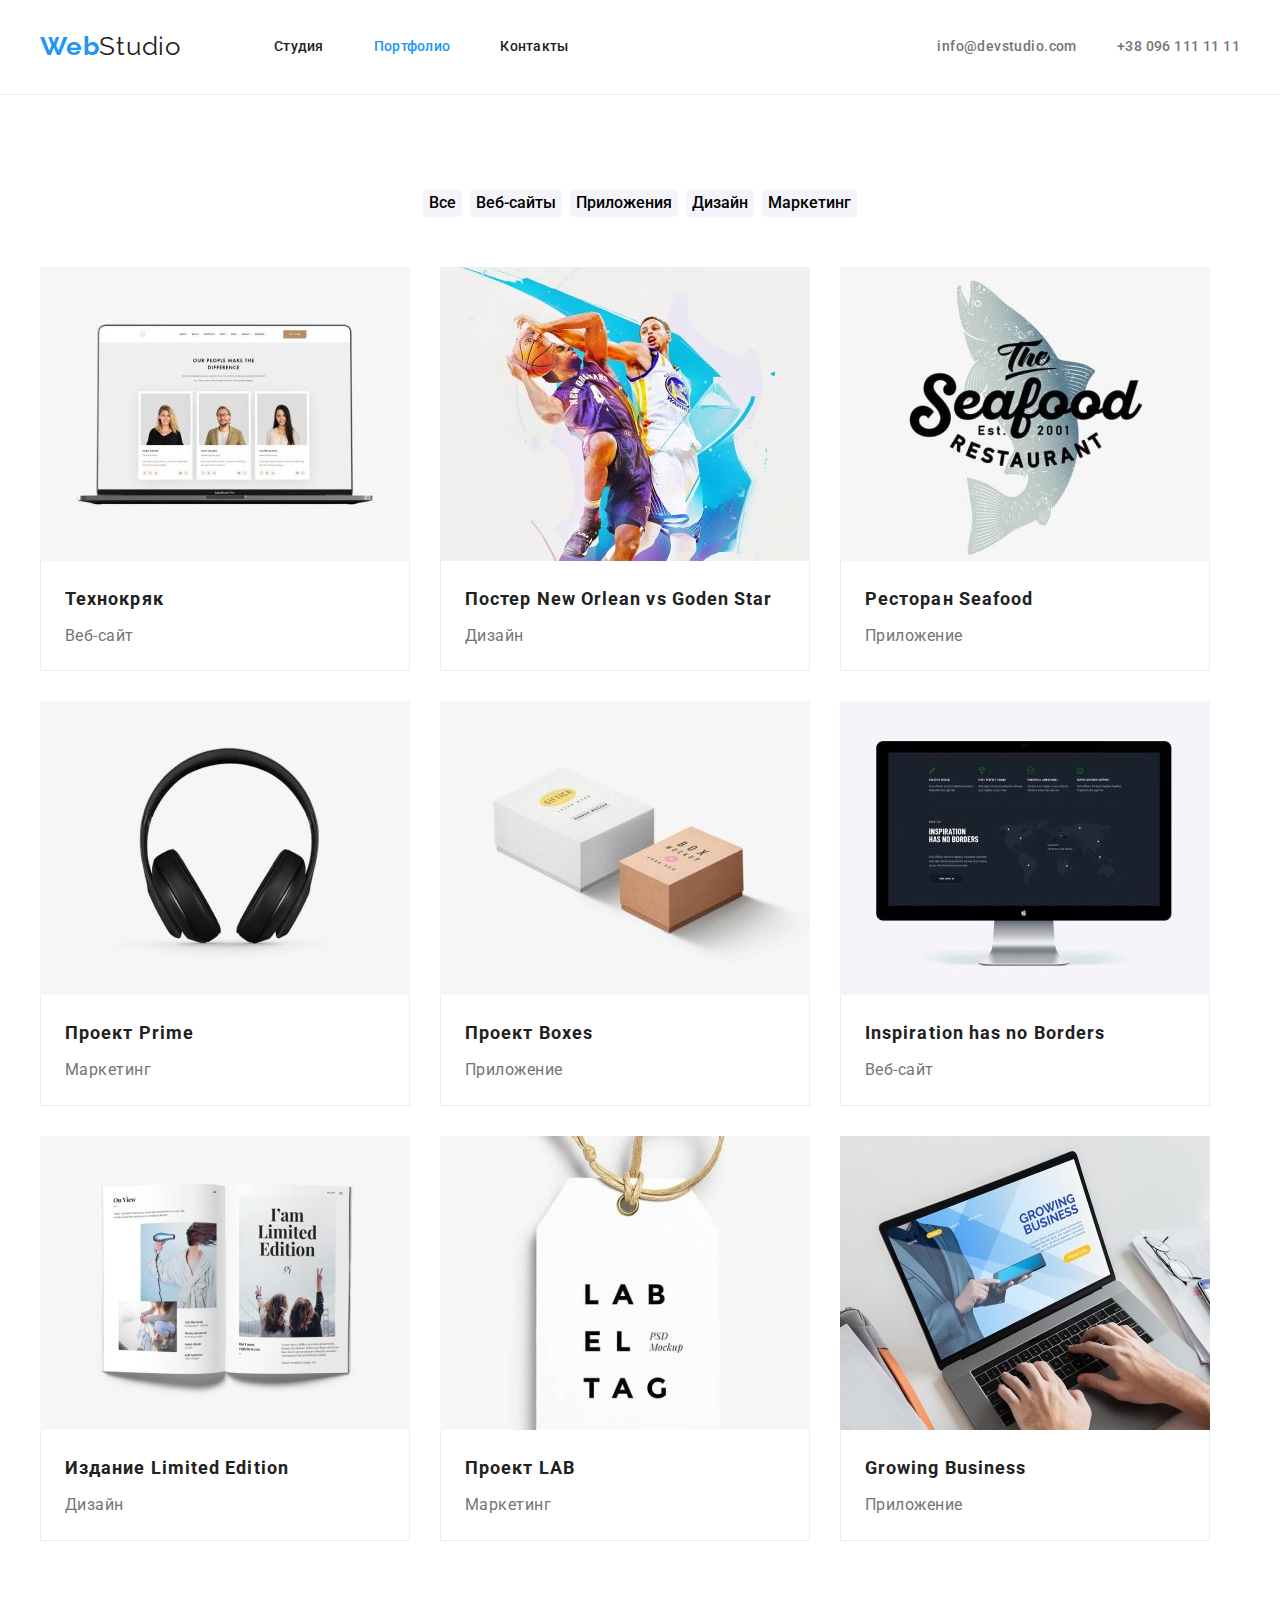
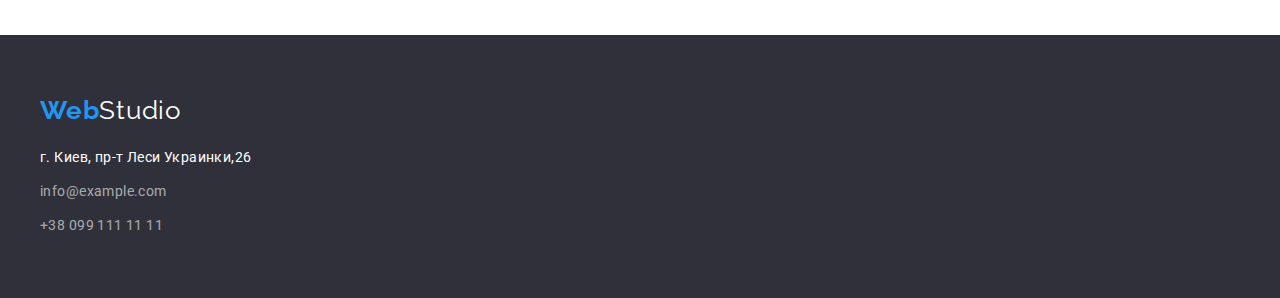
==== portfolio.html @ 81b3aaf4 "Копирует файлы третьего ДЗ" ====
<!DOCTYPE html>
<html lang="ru">
  <head>
    <meta charset="UTF-8" />
    <meta name="viewport" content="width=device-width, initial-scale=1.0" />
    <title lang="en">Portfolio</title>
    <link rel="preconnect" href="https://fonts.gstatic.com" />
    <link
      href="https://fonts.googleapis.com/css2?family=Oleo+Script&family=Raleway:wght@700&family=Roboto:wght@400;500;700;900&display=swap"
      rel="stylesheet"
    />
    <link rel="stylesheet" href="./css/styles.css" />
    <link rel="stylesheet" href="./css/normalize.css" />
  </head>

  <body>
    <!-- Шапка сайта-->

    <!-- Шапка сайта-->

    <header class="header">
      <div class="header-container container">
        <nav class="nav">
          <!-- <a href="/"><img src="./images/webstudio.svg" alt="Логотип сайта" width="145"></a> -->
          <a class="logo link" href="index.html" lang="en">
            <span class="logo web">Web</span>Studio</a
          >
          <ul class="list navigation-list">
            <li class="nav list item">
              <a class="nav-links link" href="index.html">Студия</a>
            </li>
            <li class="nav list item">
              <a class="nav-links link current" href="portfolio.html"
                >Портфолио</a
              >
            </li>
            <li class="nav list item">
              <a class="nav-links link" href="">Контакты</a>
            </li>
          </ul>
        </nav>

        <ul class="contacts list mail-phone">
          <li class="contacts list item">
            <a
              class="contacts link h-cont phone"
              href="mailto:info@devstudio.com"
              >info@devstudio.com</a
            >
          </li>
          <li class="contacts list item">
            <a class="contacts link h-cont" href="tel:+380961111111"
              >+38 096 111 11 11</a
            >
          </li>
        </ul>
      </div>
    </header>

    <main>
      <section class="portfolio">
        <div class="portfolio-container container">
          <!-- Фильтр портфолио-->
          <h1 class="visually-hidden">Портфолио</h1>

          <ul class="filter-portfolio list">
            <li class="filter-button">
              <button type="button" class="filters">Все</button>
            </li>
            <li class="filter-button">
              <button type="button" class="filters">Веб-сайты</button>
            </li>
            <li class="filter-button">
              <button type="button" class="filters">Приложения</button>
            </li>
            <li class="filter-button">
              <button type="button" class="filters">Дизайн</button>
            </li>
            <li class="filter-button">
              <button type="button" class="filters">Маркетинг</button>
            </li>
          </ul>

          <!-- Портфолио-->

          <ul class="portfolio-list list">
            <li class="portfolio-list-item">
              <a
                class="link"
                href="https://www.google.com.ua/?hl=ru"
                target="_blank"
              >
                <img
                  src="images/portfolio/img.jpg"
                  alt="Демонстрация веб-сайта"
                  width="370"
                />
                <div class="portfolio-list-item-wrapper">
                  <h2 class="work-name">Технокряк</h2>
                  <p class="work-type">Веб-сайт</p>
                </div>
              </a>
            </li>
            <li class="portfolio-list-item">
              <a
                class="link"
                href="https://www.google.com.ua/?hl=ru"
                target="_blank"
              >
                <img
                  src="images/portfolio/img-1.jpg"
                  alt="Демонстрация дизайна"
                  width="370"
                />
                <div class="portfolio-list-item-wrapper">
                  <h2 class="work-name">Постер New Orlean vs Goden Star</h2>
                  <p class="work-type">Дизайн</p>
                </div>
              </a>
            </li>
            <li class="portfolio-list-item">
              <a
                class="link"
                href="https://www.google.com.ua/?hl=ru"
                target="_blank"
              >
                <img
                  src="images/portfolio/img-2.jpg"
                  alt="Демонстрация приложения"
                  width="370"
                />
                <div class="portfolio-list-item-wrapper">
                  <h2 class="work-name">Ресторан Seafood</h2>
                  <p class="work-type">Приложение</p>
                </div>
              </a>
            </li>
            <li class="portfolio-list-item">
              <a
                class="link"
                href="https://www.google.com.ua/?hl=ru"
                target="_blank"
              >
                <img
                  src="images/portfolio/img-3.jpg"
                  alt="Демонстрация маркетинг"
                  width="370"
                />
                <div class="portfolio-list-item-wrapper">
                  <h2 class="work-name">Проект Prime</h2>
                  <p class="work-type">Маркетинг</p>
                </div>
              </a>
            </li>
            <li class="portfolio-list-item">
              <a
                class="link"
                href="https://www.google.com.ua/?hl=ru"
                target="_blank"
              >
                <img
                  src="images/portfolio/img-4.jpg"
                  alt="Демонстрация демонстрация приложения"
                  width="370"
                />
                <div class="portfolio-list-item-wrapper">
                  <h2 class="work-name">Проект Boxes</h2>
                  <p class="work-type">Приложение</p>
                </div>
              </a>
            </li>
            <li class="portfolio-list-item">
              <a
                class="link"
                href="https://www.google.com.ua/?hl=ru"
                target="_blank"
              >
                <img
                  src="images/portfolio/img-5.jpg"
                  alt="Демонстрация веб-сайта"
                  width="370"
                />
                <div class="portfolio-list-item-wrapper">
                  <h2 class="work-name">Inspiration has no Borders</h2>
                  <p class="work-type">Веб-сайт</p>
                </div>
              </a>
            </li>
            <li class="portfolio-list-item">
              <a
                class="link"
                href="https://www.google.com.ua/?hl=ru"
                target="_blank"
              >
                <img
                  src="images/portfolio/img-6.jpg"
                  alt="Демонстрация дизайна"
                  width="370"
                />
                <div class="portfolio-list-item-wrapper">
                  <h2 class="work-name">Издание Limited Edition</h2>
                  <p class="work-type">Дизайн</p>
                </div>
              </a>
            </li>
            <li class="portfolio-list-item">
              <a
                class="link"
                href="https://www.google.com.ua/?hl=ru"
                target="_blank"
              >
                <img
                  src="images/portfolio/img-7.jpg"
                  alt="Демонстрация маркетинг"
                  width="370"
                />
                <div class="portfolio-list-item-wrapper">
                  <h2 class="work-name">Проект LAB</h2>
                  <p class="work-type">Маркетинг</p>
                </div>
              </a>
            </li>
            <li class="portfolio-list-item">
              <a
                class="link"
                href="https://www.google.com.ua/?hl=ru"
                target="_blank"
              >
                <img
                  src="images/portfolio/img-8.jpg"
                  alt="Демонстрация приложения"
                  width="370"
                />
                <div class="portfolio-list-item-wrapper">
                  <h2 class="work-name">Growing Business</h2>
                  <p class="work-type">Приложение</p>
                </div>
              </a>
            </li>
          </ul>
        </div>
      </section>
    </main>
    <!-- Футер -->

    <footer class="footer">
      <div class="footer-container container">
        <h3 class="footer-title visually-hidden">Контактные данные</h3>
        <a class="logo link logo-footer" href="index.html">
          <span class="logo web">Web</span>Studio</a
        >
        <!-- <a href="/"><img src="./images/webstudio.svg" alt="Логотип сайта" width="145"></a> -->
        <address class="address">
          <ul class="address-list list">
            <li class="address-list-item list">
              <a
                class="link street"
                href="https://goo.gl/maps/oHU4YcyeSBR1wk3o7"
                target="_blank"
                rel="noreferrer noopener"
                >г. Киев, пр-т Леси Украинки,26</a
              >
            </li>
            <li class="address-list-item list item">
              <a class="link f-cont" href="mailto:info@example.com"
                >info@example.com</a
              >
            </li>
            <li class="address-list-item list item">
              <a class="link f-cont" href="tel:+380991111111"
                >+38 099 111 11 11</a
              >
            </li>
          </ul>
        </address>
      </div>
    </footer>
  </body>
</html>
---- css/styles.css ----
:root {
  --main-font: 'Roboto', sans-serif;
  --main-font-color: #212121;
  --secondary-font-color: #757575;
  --secondary-font: 'Raleway', sans-serif;
  --focus-color: #2196f3;
  --background-color: #2f303a;
  --background-color2: #ffffff;
  --background-color3: #f5f4fa;
  --section-pt: 95px;
  --section-pb: 95px;
}

h1,
h2,
h3,
h4,
h5,
h6,
p {
  margin: 0;
}

ul,
ol {
  margin: 0;
  padding: 0;
}

img {
  display: block;
}

.link {
  text-decoration: none;
}

.list {
  list-style-type: none;
}

body {
  font-family: var(--main-font);
  color: var(--main-font-color);
}

.visually-hidden {
  position: absolute !important;
  clip: rect(1px 1px 1px 1px);
  clip: rect(1px 1px 1px 1px);
  padding: 0 !important;
  border: 0 !important;
  height: 1px !important;
  width: 1px !important;
  overflow: hidden;
}

.container {
  width: 1200px;
  margin: 0 auto;
  padding-left: 15px;
  padding-right: 15px;
}

/* ====================== BEGIN HEADER ================== */

.header-container {
  padding-top: 25px;
  padding-bottom: 25px;
  display: flex;
  align-items: center;
}

.header {
  background-color: var(--background-color2);
  border-bottom: 1px solid #ececec;
}

.nav {
  display: flex;
  align-items: center;
}
.navigation-list {
  display: flex;
  align-items: center;
}

.navigation-list .item:not(:last-child) {
  margin-right: 50px;
}

.logo {
  margin-right: 93px;
  font-family: var(--secondary-font);
  font-size: 26px;
  line-height: 1.19;
  letter-spacing: 0.03em;
  color: var(--main-font-color);
}

.logo.web {
  margin-right: 0;
  font-family: var(--secondary-font);
  font-weight: 700;
  font-size: 26px;
  line-height: 1.19;
  letter-spacing: 0.03em;
  color: var(--focus-color);
}

.logo-footer {
  margin-right: 0;
  font-family: var(--secondary-font);
  font-size: 26px;
  line-height: 1.19;
  letter-spacing: 0.03em;
  color: var(--background-color2);
}

.nav-links:hover {
  color: var(--focus-color);
}
.nav-links:focus {
  color: var(--focus-color);
}

.contacts:hover {
  color: var(--focus-color);
}

.contacts:focus {
  color: var(--focus-color);
}

.nav-links {
  font-weight: 500;
  font-size: 14px;
  line-height: 1.14;
  letter-spacing: 0.02em;
  color: var(--main-font-color);
  padding-top: 10px;
  padding-bottom: 10px;
}

.contacts {
  font-family: var(--main-font);
  font-weight: 500;
  font-size: 14px;
  line-height: 1.14;
  letter-spacing: 0.02em;
}

.contacts :not(:last-child) {
  margin-right: 40px;
}

.header .contacts {
  display: flex;
  align-items: center;
}

.current {
  color: var(--focus-color);
}

/* ====================== END HEADER ================== */

/* ====================== BEGIN HERO ================== */

.hero-container {
  display: flex;
  flex-direction: column;
  align-items: center;
  width: 1200px;
  margin: 0 auto;
  padding-left: 15px;
  padding-right: 15px;
}

.hero {
  background-color: var(--background-color);
  padding-top: 200px;
  padding-bottom: 200px;
}

.main-title {
  text-align: center;
  width: 700px;
  font-weight: 900;
  font-size: 44px;
  line-height: 1.36;
  letter-spacing: 0.06em;
  text-transform: uppercase;
  color: var(--background-color2);
  margin-bottom: 30px;
}

.button {
  min-width: 200px;
  box-shadow: 0px 4px 4px rgba(0, 0, 0, 0.15);
  padding: 10px 30px;

  font-family: var(--main-font);
  font-weight: 700;
  font-size: 16px;
  line-height: 1.8;
  text-align: center;
  border-style: none;
  letter-spacing: 0.06em;

  color: var(--background-color2);

  background: var(--focus-color);
  border-radius: 4px;
}

/* ====================== END HERO ================== */

/* ====================== BEGIN ADVANTAGES ================== */

.advantages {
  background-color: var(--background-color2);
}

.advantages-container {
  padding-top: var(--section-pt);
  width: 1200px;
  margin: 0 auto;
  padding-left: 15px;
  padding-right: 15px;
}

.advantages-title {
  font-weight: 700;
  font-size: 14px;
  line-height: 16px;
  letter-spacing: 0.03em;
  text-transform: uppercase;
  margin-bottom: 10px;
}

.adv-desc {
  font-size: 14px;
  line-height: 1.71;
  letter-spacing: 0.03em;
  color: var(--secondary-font-color);
}

.advantages-list {
  display: flex;
  margin-top: -30px;
  margin-left: -30px;
}

.advantages-list-item {
  margin-left: 30px;
  margin-top: 30px;
  width: 270px;
}
/* ====================== END ADVANTAGES ================== */

/* ====================== BEGIN OUR WORK ================== */
.our-work-container {
  text-align: center;
  padding-top: var(--section-pt);
  padding-bottom: var(--section-pb);
  width: 1200px;
  margin: 0 auto;
  padding-left: 15px;
  padding-right: 15px;
}

.our-work {
  background-color: var(--background-color2);
}

.our-work-list {
  display: flex;
  flex-wrap: wrap;

  margin-left: -30px;
  margin-top: -30px;
}

.our-work-list .item {
  margin-left: 30px;
  margin-top: 30px;
}

.our-work-title {
  font-weight: 700;
  font-size: 36px;
  line-height: 1.16;
  letter-spacing: 0.03em;
  margin-bottom: 50px;
}

/* ====================== END OUR WORK ================== */

/* ====================== BEGIN OUR TEAM ================== */

.our-team {
  background-color: var(--background-color3);
}

.our-team-list {
  display: flex;
  flex-wrap: wrap;
  margin-left: -30px;
  margin-top: -30px;
}

.our-team-list .item {
  flex-basis: calc((100% - 4 * 30) / 4);
  margin-left: 30px;
  margin-top: 30px;
}

.card {
  background: #ffffff;

  box-shadow: 0px 1px 3px rgba(0, 0, 0, 0.12), 0px 1px 1px rgba(0, 0, 0, 0.14),
    0px 2px 1px rgba(0, 0, 0, 0.2);
  border-radius: 0px 0px 4px 4px;
}

.our-team-container {
  text-align: center;
  padding-top: var(--section-pt);
  width: 1200px;
  margin: 0 auto;
  padding-top: var(--section-pt);
  padding-bottom: var(--section-pb);
  padding-left: 15px;
  padding-right: 15px;
}

.our-team-title {
  font-weight: 700;
  font-size: 36px;
  line-height: 1.16;
  letter-spacing: 0.03em;
  margin-bottom: 50px;
}

.our-team-content-wrapper {
  padding-top: 30px;
  padding-bottom: 30px;
  padding-left: 15px;
  padding-right: 15px;
}

.teammate {
  font-weight: 500;
  font-size: 16px;
  line-height: 1.18;
  letter-spacing: 0.03em;
  margin-bottom: 10px;
}

.profession {
  font-size: 16px;
  line-height: 1.18;
  letter-spacing: 0.03em;
  color: var(--secondary-font-color);
}

/* ====================== END OUR TEAM ================== */

/* ====================== BEGIN FOOTER ================== */

.footer-container {
  width: 1200px;
  margin: 0 auto;
  padding-left: 15px;
  padding-right: 15px;
}

.address-list-item:not(:first-child) {
  margin-top: 10px;
}

.footer {
  padding-top: 60px;
  padding-bottom: 60px;
  background-color: var(--background-color);
}

.address {
  margin-top: 20px;
}

.street {
  font-style: normal;
  font-size: 14px;
  line-height: 1.71;
  letter-spacing: 0.03em;
  color: #ffffff;
}

.f-cont {
  font-style: normal;
  font-weight: 400;
  font-size: 14px;
  line-height: 1.71;
  letter-spacing: 0.03em;
  color: rgba(255, 255, 255, 0.6);
}

.mail-phone {
  margin-left: auto;
}

.h-cont {
  font-style: normal;
  font-weight: 500;
  font-size: 14px;
  line-height: 1.71;
  letter-spacing: 0.03em;
  color: var(--secondary-font-color);
  padding-top: 10px;
  padding-bottom: 10px;
}

.f-cont:focus {
  color: var(--focus-color);
}

.f-cont:hover {
  color: var(--focus-color);
}

.street:focus {
  color: var(--focus-color);
}

.street:hover {
  color: var(--focus-color);
}
/* ====================== END FOOTER ================== */

/* ===   ===   ===   ===   BEGIN PORTFOLIO FILTER   ===   ===   === */

.filter-portfolio-container {
  width: 1200px;
  margin: 0 auto;
  padding-left: 15px;
  padding-right: 15px;
}

.filter-portfolio {
  display: flex;
  justify-content: center;
  margin-bottom: 50px;
}

.portfolio {
  background-color: var(--background-color2);
  padding-bottom: 94px;
  padding-top: 94px;
}

.filters {
  font-family: var(--main-font);
  font-weight: 500;
  font-size: 16px;
  line-height: 1.6;
  border-style: none;
  background: #f5f4fa;
  border-radius: 4px;
}

.filter-button:not(:last-child) {
  margin-right: 8px;
}

.filters:focus,
.filters:hover {
  background: var(--focus-color);
  color: #ffffff;
  border-radius: 4px;
  border-style: none;
  cursor: pointer;
}

/* ===   ===   ===   ===   END PORTFOLIO FILTER   ===   ===   === */

/* ===   ===   ===   ===   BEGIN PORTFOLIO  ===   ===   === */

.portfolio-container {
  width: 1200px;
  margin: 0 auto;
  padding-left: 15px;
  padding-right: 15px;
}

.portfolio-list {
  display: flex;
  flex-wrap: wrap;
  margin-left: -30px;
  margin-top: -30px;
}

.portfolio-list-item {
  flex-basis: calc((100% - 3 * 30) / 3);
  margin-left: 30px;
  margin-top: 30px;
}

.portfolio-list-item-wrapper {
  padding: 20px 24px;
  border: 1px solid #eee;
  border-top: none;
}

.work-name {
  font-weight: 700;
  font-size: 18px;
  line-height: 2;
  letter-spacing: 0.06em;
  color: var(--main-font-color);
  margin-bottom: 4px;
}

.work-type {
  font-weight: 400;
  font-size: 16px;
  line-height: 1.87;
  letter-spacing: 0.03em;
  color: var(--secondary-font-color);
}

/* ===   ===   ===   ===   END PORTFOLIO  ===   ===   === */
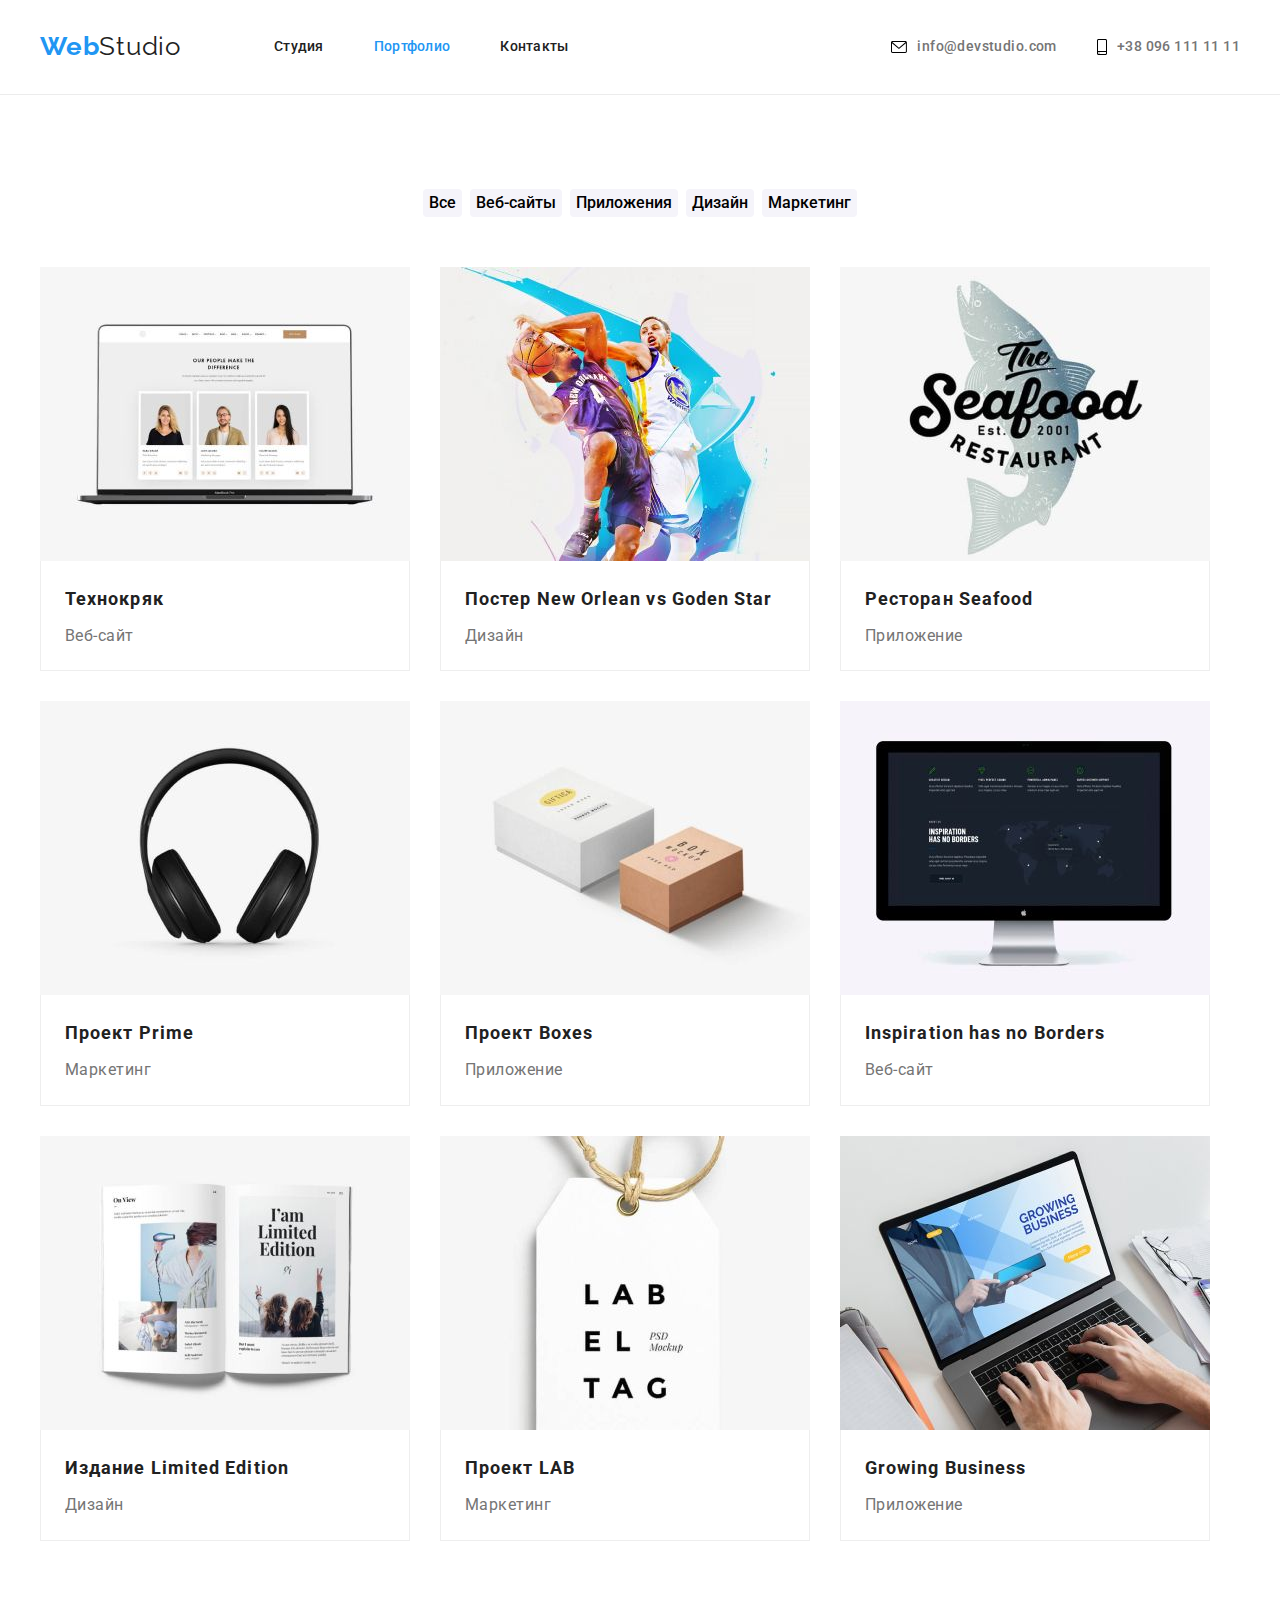
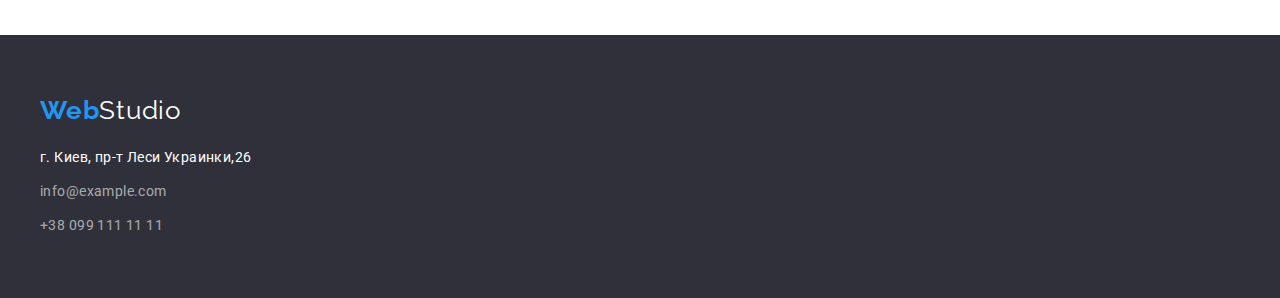
==== commit 623eb50d: "Добавляет некоторые BG and SVG" ====
--- a/portfolio.html
+++ b/portfolio.html
@@ -42,14 +42,19 @@
 
         <ul class="contacts list mail-phone">
           <li class="contacts list item">
-            <a
-              class="contacts link h-cont phone"
-              href="mailto:info@devstudio.com"
-              >info@devstudio.com</a
-            >
+            <a class="contacts link mail" href="mailto:info@devstudio.com"
+              ><svg class="contacts link h-cont mail-svg">
+                <use href="images/icons/sprite.svg#icon-envelope"></use>
+              </svg>
+              info@devstudio.com
+            </a>
           </li>
           <li class="contacts list item">
-            <a class="contacts link h-cont" href="tel:+380961111111"
+            <a class="contacts link phone" href="tel:+380961111111"
+              ><svg class="contacts link h-cont phone-svg">
+                <use
+                  href="./images/icons/sprite.svg#icon-smartphone"
+                ></use></svg
               >+38 096 111 11 11</a
             >
           </li>
--- a/css/styles.css
+++ b/css/styles.css
@@ -44,6 +44,10 @@
   color: var(--main-font-color);
 }
 
+*:focus {
+  outline: none;
+}
+
 .visually-hidden {
   position: absolute !important;
   clip: rect(1px 1px 1px 1px);
@@ -132,6 +136,27 @@
   color: var(--focus-color);
 }
 
+.mail:hover .mail-svg,
+.mail:focus .mail-svg {
+  fill: var(--focus-color);
+}
+
+.phone:hover .phone-svg,
+.phone:focus .phone-svg {
+  fill: var(--focus-color);
+}
+
+.mail-svg {
+  width: 16px;
+  height: 12px;
+  margin-right: 10px;
+}
+.phone-svg {
+  width: 10px;
+  height: 16px;
+  margin-right: 10px;
+}
+
 .nav-links {
   font-weight: 500;
   font-size: 14px;
@@ -181,6 +206,13 @@
   background-color: var(--background-color);
   padding-top: 200px;
   padding-bottom: 200px;
+  background-image: linear-gradient(
+      rgba(47, 48, 58, 0.4),
+      rgba(47, 48, 58, 0.4)
+    ),
+    url(../images/hero/bg.jpg);
+  background-repeat: no-repeat;
+  background-size: cover;
 }
 
 .main-title {
@@ -230,6 +262,30 @@
   padding-right: 15px;
 }
 
+.adv-svg-container {
+  display: flex;
+  margin-top: -30px;
+  margin-left: -30px;
+}
+
+.adv-svg-container-box {
+  display: flex;
+  justify-content: center;
+  align-items: center;
+  background-color: #f5f4fa;
+  width: 270px;
+  height: 120px;
+  margin-left: 30px;
+  margin-top: 30px;
+  margin-bottom: 30px;
+}
+
+.adv-svg {
+  fill: #212121;
+  width: 70px;
+  height: 70px;
+}
+
 .advantages-title {
   font-weight: 700;
   font-size: 14px;
@@ -411,7 +467,8 @@
   margin-left: auto;
 }
 
-.h-cont {
+.mail,
+.phone {
   font-style: normal;
   font-weight: 500;
   font-size: 14px;
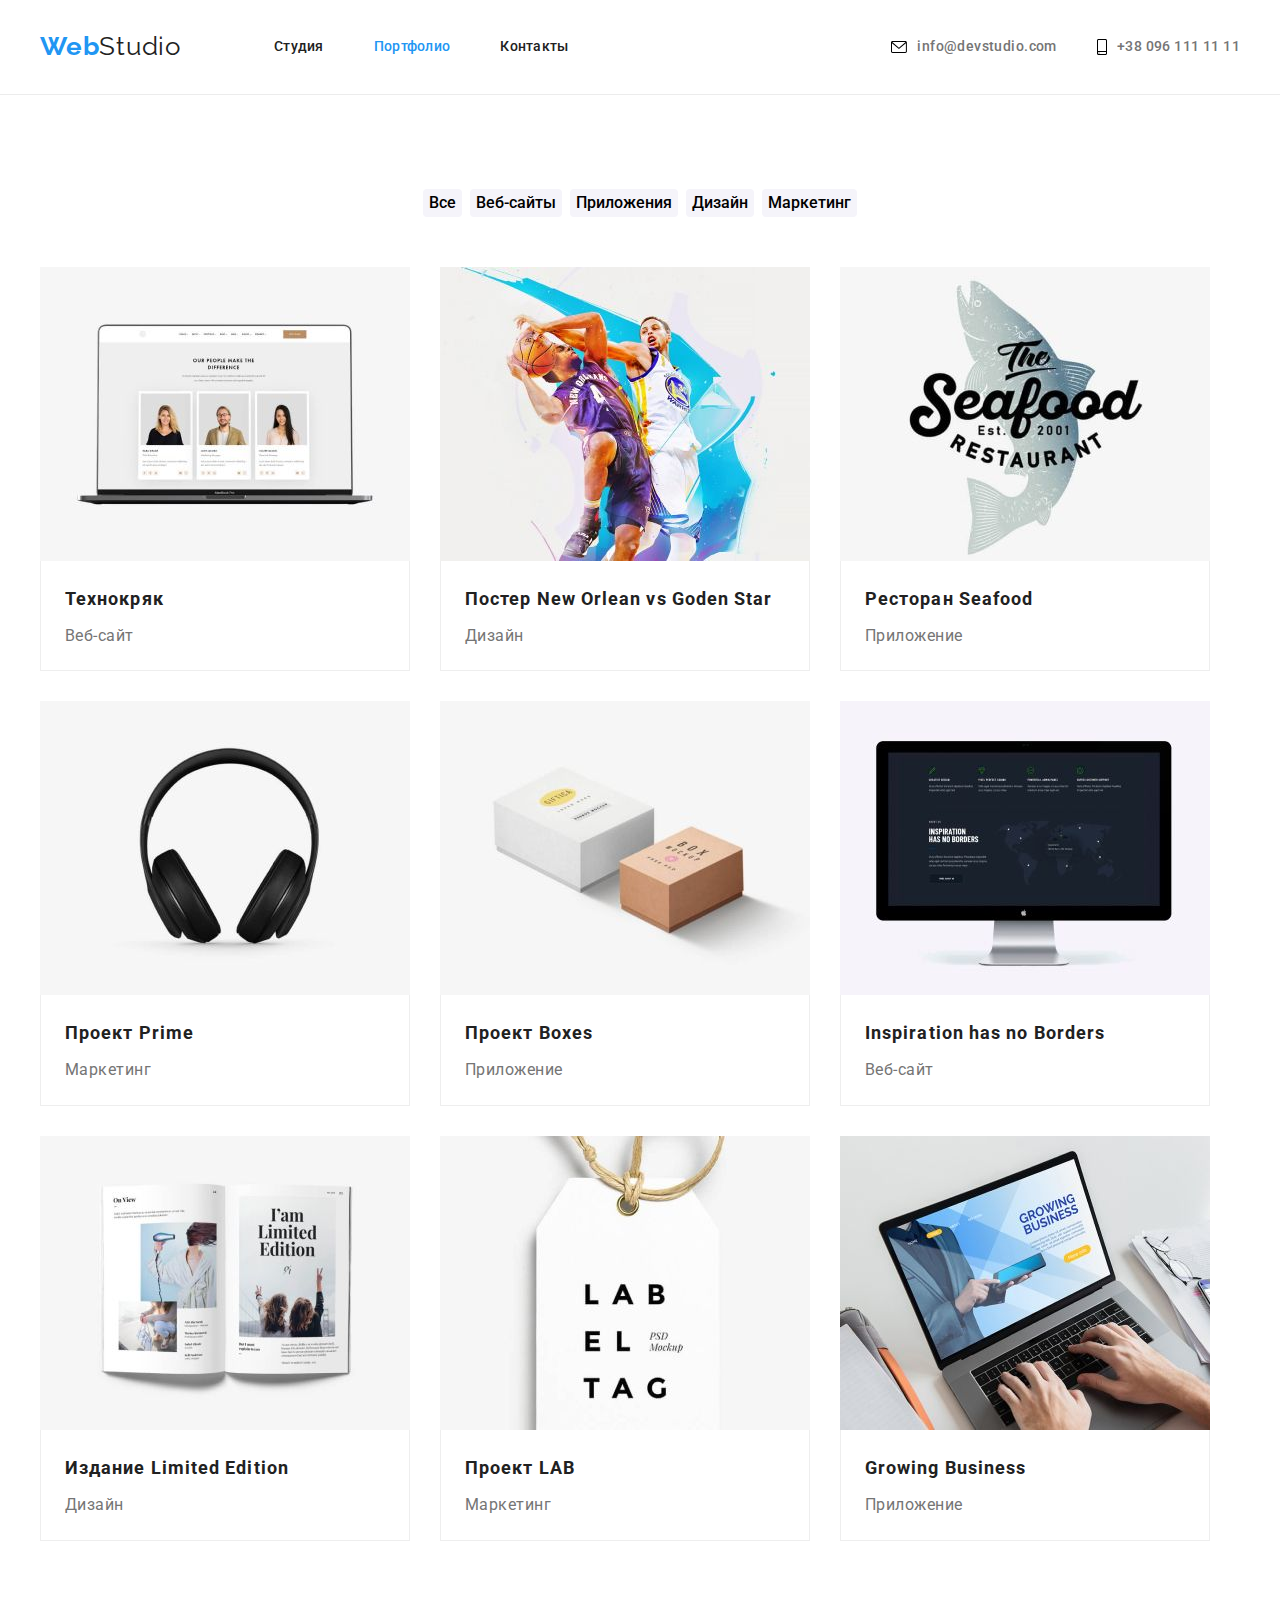
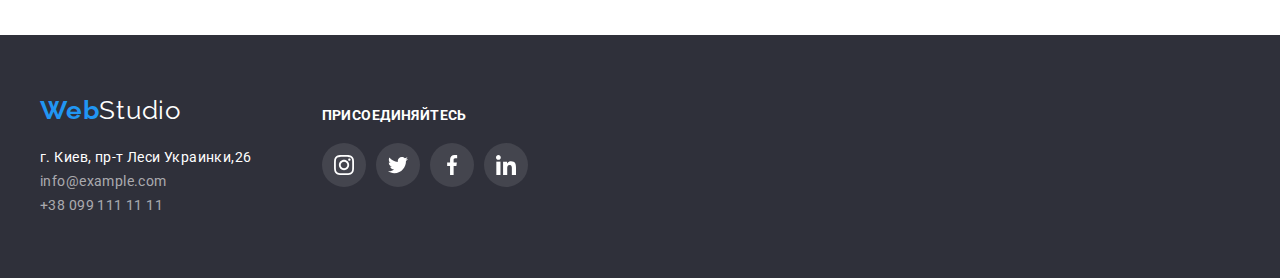
==== commit 400d18ca: "Вносит финальные правки перед загрузкой дз" ====
--- a/portfolio.html
+++ b/portfolio.html
@@ -14,8 +14,6 @@
   </head>
 
   <body>
-    <!-- Шапка сайта-->
-
     <!-- Шапка сайта-->
 
     <header class="header">
@@ -91,7 +89,7 @@
           <ul class="portfolio-list list">
             <li class="portfolio-list-item">
               <a
-                class="link"
+                class="portfolio-list-item-link link"
                 href="https://www.google.com.ua/?hl=ru"
                 target="_blank"
               >
@@ -250,34 +248,80 @@
 
     <footer class="footer">
       <div class="footer-container container">
-        <h3 class="footer-title visually-hidden">Контактные данные</h3>
-        <a class="logo link logo-footer" href="index.html">
-          <span class="logo web">Web</span>Studio</a
-        >
-        <!-- <a href="/"><img src="./images/webstudio.svg" alt="Логотип сайта" width="145"></a> -->
-        <address class="address">
-          <ul class="address-list list">
-            <li class="address-list-item list">
-              <a
-                class="link street"
-                href="https://goo.gl/maps/oHU4YcyeSBR1wk3o7"
-                target="_blank"
-                rel="noreferrer noopener"
-                >г. Киев, пр-т Леси Украинки,26</a
-              >
-            </li>
-            <li class="address-list-item list item">
-              <a class="link f-cont" href="mailto:info@example.com"
-                >info@example.com</a
-              >
-            </li>
-            <li class="address-list-item list item">
-              <a class="link f-cont" href="tel:+380991111111"
-                >+38 099 111 11 11</a
-              >
+        <div class="footer-address-container">
+          <h3 class="footer-title visually-hidden">Контактные данные</h3>
+          <a class="logo link logo-footer" href="index.html">
+            <span class="logo web">Web</span>Studio</a
+          >
+          <address class="address">
+            <ul class="address-list list">
+              <li class="address-list-item list">
+                <a
+                  class="link street"
+                  href="https://goo.gl/maps/oHU4YcyeSBR1wk3o7"
+                  target="_blank"
+                  rel="noreferrer noopener"
+                  >г. Киев, пр-т Леси Украинки,26</a
+                >
+              </li>
+              <li class="address-list-item list item">
+                <a class="link f-cont" href="mailto:info@example.com"
+                  >info@example.com</a
+                >
+              </li>
+              <li class="address-list-item list item">
+                <a class="link f-cont" href="tel:+380991111111"
+                  >+38 099 111 11 11</a
+                >
+              </li>
+            </ul>
+          </address>
+        </div>
+        <div class="footer-social-container">
+          <h3 class="social-title">присоединяйтесь</h3>
+          <ul class="footer-social-list list">
+            <li class="footer-social-list-item">
+              <a href="" class="footer-social-list-link link">
+                <svg class="footer-social-list-icon">
+                  <use
+                    class="footer-social-list-link-svg"
+                    href="./images/icons/sprite.svg#icon-instagram"
+                  ></use>
+                </svg>
+              </a>
+            </li>
+            <li class="footer-social-list-item">
+              <a href="" class="footer-social-list-link link">
+                <svg class="footer-social-list-icon">
+                  <use
+                    class="footer-social-list-link-svg"
+                    href="./images/icons/sprite.svg#icon-twitter"
+                  ></use>
+                </svg>
+              </a>
+            </li>
+            <li class="footer-social-list-item">
+              <a href="" class="footer-social-list-link link">
+                <svg class="footer-social-list-icon">
+                  <use
+                    class="footer-social-list-link-svg"
+                    href="./images/icons/sprite.svg#icon-facebook"
+                  ></use>
+                </svg>
+              </a>
+            </li>
+            <li class="footer-social-list-item">
+              <a href="" class="footer-social-list-link link">
+                <svg class="footer-social-list-icon">
+                  <use
+                    class="footer-social-list-link-svg"
+                    href="./images/icons/sprite.svg#icon-linkedin"
+                  ></use>
+                </svg>
+              </a>
             </li>
           </ul>
-        </address>
+        </div>
       </div>
     </footer>
   </body>
--- a/css/styles.css
+++ b/css/styles.css
@@ -402,8 +402,8 @@
 .our-team-content-wrapper {
   padding-top: 30px;
   padding-bottom: 30px;
-  padding-left: 15px;
-  padding-right: 15px;
+  padding-left: 32px;
+  padding-right: 32px;
 }
 
 .teammate {
@@ -419,20 +419,100 @@
   line-height: 1.18;
   letter-spacing: 0.03em;
   color: var(--secondary-font-color);
-}
-
+  margin-bottom: 16px;
+}
+
+.social-list {
+  display: flex;
+  align-items: center;
+  justify-content: space-between;
+}
+
+.social-list-link {
+  display: flex;
+  justify-content: center;
+  align-items: center;
+  background-color: transparent;
+  width: 44px;
+  height: 44px;
+  border-radius: 50%;
+  fill: #afb1b8;
+}
+
+.social-list-link:hover,
+.social-list-link:focus {
+  background-color: var(--focus-color);
+}
+
+.social-list-link:hover .social-list-icon,
+.social-list-link:focus .social-list-icon {
+  fill: var(--background-color2);
+}
+
+.social-list-icon {
+  width: 20px;
+  height: 20px;
+}
+
+.clients {
+  padding-top: 94px;
+  padding-bottom: 94px;
+}
+
+.clients-container {
+  display: flex;
+  flex-direction: column;
+  align-items: center;
+  width: 1200px;
+  margin: 0 auto;
+  padding-left: 15px;
+  padding-right: 15px;
+}
+
+.clients-title {
+  font-weight: 700;
+  font-size: 36px;
+  line-height: 1.16;
+  letter-spacing: 0.03em;
+  margin-bottom: 50px;
+  color: var(--main-font-color);
+}
+
+.clients-list {
+  display: flex;
+}
+
+.clients-list-item:not(:last-child) {
+  margin-right: 30px;
+}
+
+.client-list-link-svg {
+  width: 170px;
+  height: 90px;
+  fill: #afb1b8;
+  border: 1px solid #afb1b8;
+  box-sizing: border-box;
+  border-radius: 4px;
+}
+
+.client-list-link-svg:hover,
+.client-list-link-svg:focus {
+  fill: var(--focus-color);
+  border-color: var(--focus-color);
+}
 /* ====================== END OUR TEAM ================== */
 
 /* ====================== BEGIN FOOTER ================== */
 
 .footer-container {
-  width: 1200px;
-  margin: 0 auto;
-  padding-left: 15px;
-  padding-right: 15px;
-}
-
-.address-list-item:not(:first-child) {
+  display: flex;
+  width: 1200px;
+  margin: 0 auto;
+  padding-left: 15px;
+  padding-right: 15px;
+}
+
+.address-list-item :not(:first-child) {
   margin-top: 10px;
 }
 
@@ -452,6 +532,56 @@
   line-height: 1.71;
   letter-spacing: 0.03em;
   color: #ffffff;
+}
+
+.footer-address-container {
+  margin-right: 70px;
+}
+
+.social-title {
+  font-weight: 700;
+  font-size: 14px;
+  line-height: 16px;
+  letter-spacing: 0.03em;
+  text-transform: uppercase;
+  margin-bottom: 20px;
+  color: #fff;
+  margin-top: 12px;
+}
+
+.footer-social-list {
+  display: flex;
+  align-items: center;
+  justify-content: space-between;
+}
+
+.footer-social-list-item:not(:last-child) {
+  margin-right: 10px;
+}
+
+.footer-social-list-link {
+  display: flex;
+  justify-content: center;
+  align-items: center;
+  background-color: transparent;
+  width: 44px;
+  height: 44px;
+  border-radius: 50%;
+  background-color: rgba(255, 255, 255, 0.1);
+}
+
+.footer-social-list-link:hover,
+.footer-social-list-link:focus {
+  background-color: var(--focus-color);
+}
+
+.footer-social-list-icon {
+  width: 20px;
+  height: 20px;
+}
+
+.footer-social-list-link-svg {
+  fill: #fff;
 }
 
 .f-cont {
@@ -538,6 +668,8 @@
   border-radius: 4px;
   border-style: none;
   cursor: pointer;
+  box-shadow: 0px 3px 1px rgba(0, 0, 0, 0.1), 0px 1px 2px rgba(0, 0, 0, 0.08),
+    0px 2px 2px rgba(0, 0, 0, 0.12);
 }
 
 /* ===   ===   ===   ===   END PORTFOLIO FILTER   ===   ===   === */
@@ -568,6 +700,11 @@
   padding: 20px 24px;
   border: 1px solid #eee;
   border-top: none;
+}
+
+.portfolio-list-item:hover {
+  box-shadow: 0px 1px 1px rgba(0, 0, 0, 0.12), 0px 4px 4px rgba(0, 0, 0, 0.06),
+    1px 4px 6px rgba(0, 0, 0, 0.16);
 }
 
 .work-name {
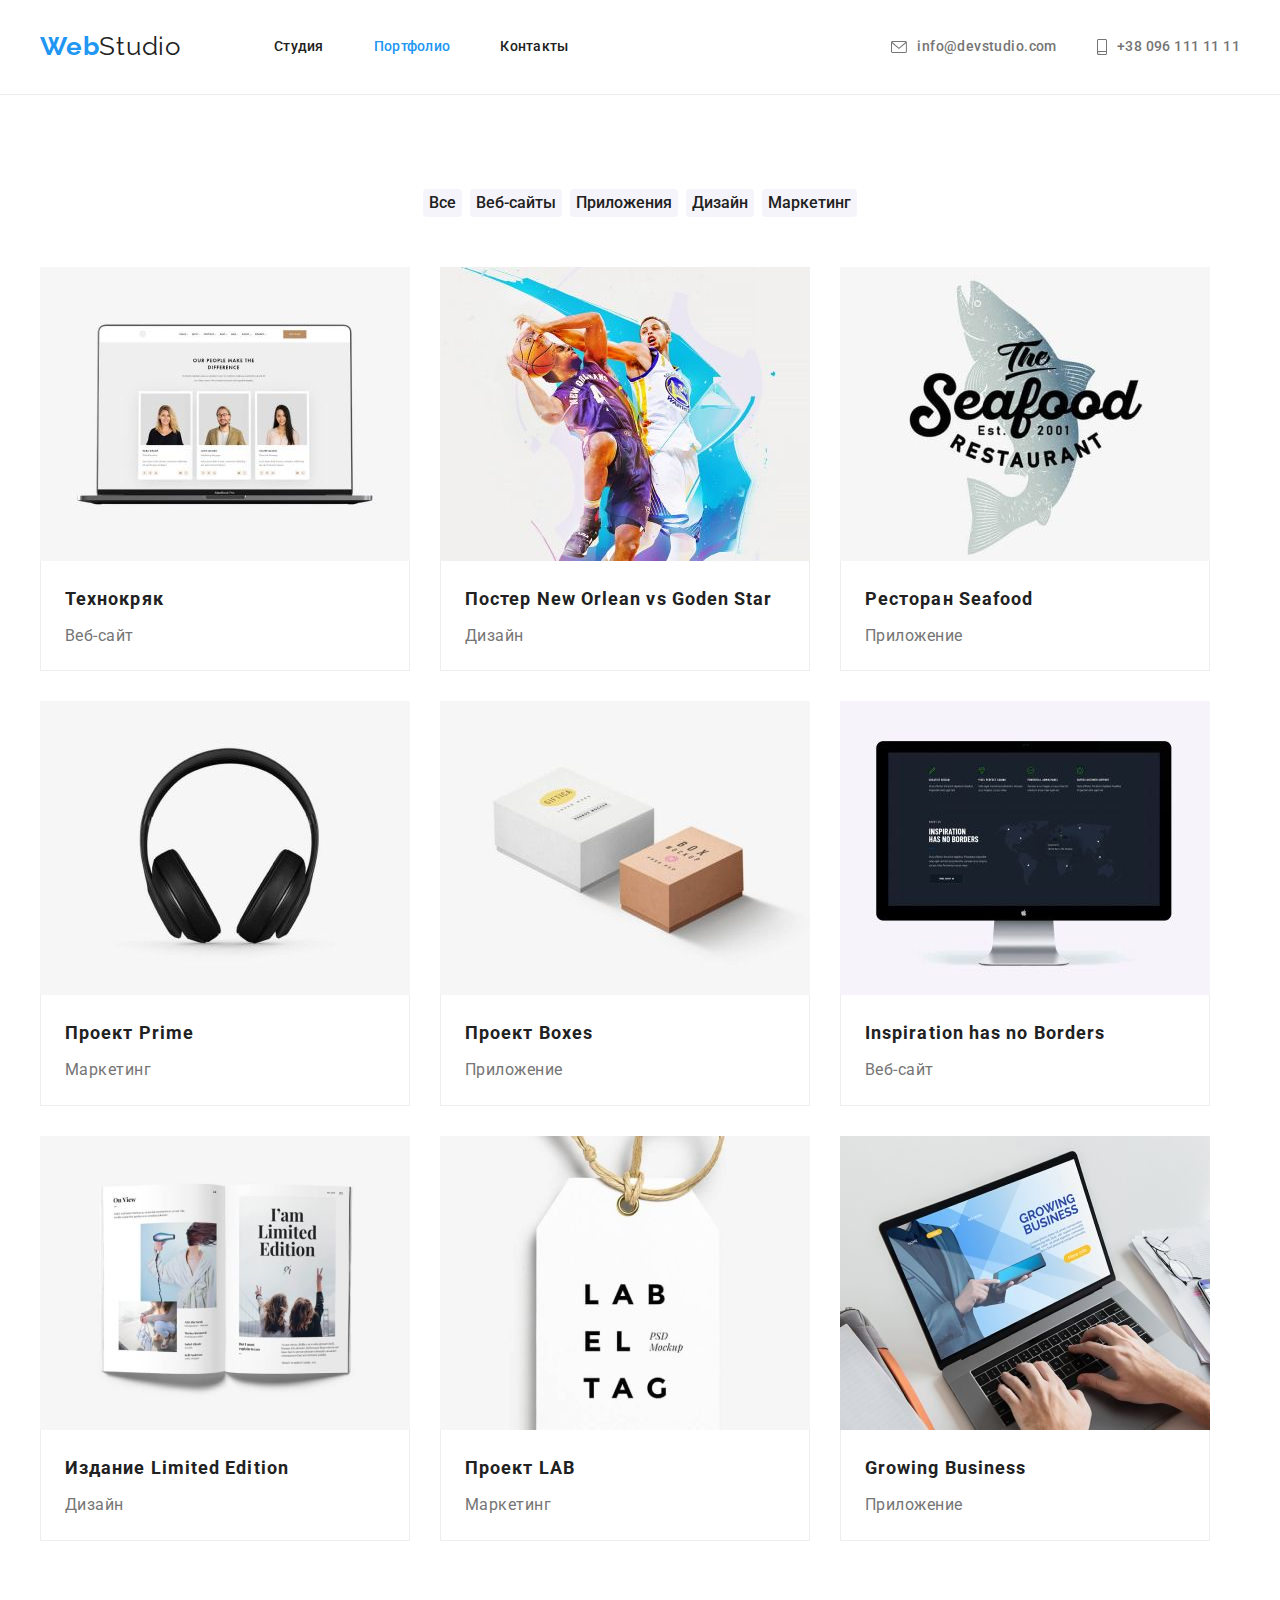
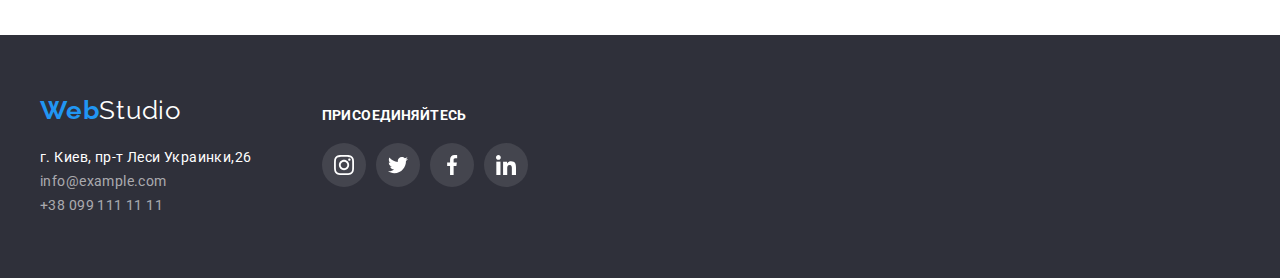
==== commit fb5b5b85: "Добавляет анимацию" ====
--- a/portfolio.html
+++ b/portfolio.html
@@ -93,11 +93,18 @@
                 href="https://www.google.com.ua/?hl=ru"
                 target="_blank"
               >
-                <img
-                  src="images/portfolio/img.jpg"
-                  alt="Демонстрация веб-сайта"
-                  width="370"
-                />
+                <div class="portfolio-list-item-overlay">
+                  <img
+                    src="images/portfolio/img.jpg"
+                    alt="Демонстрация веб-сайта"
+                    class="portfolio-list-item-image"
+                  />
+                  <p class="overlay">
+                    Технокряк это современная площадка распространения
+                    коронавируса. Компании используют эту платформу для
+                    цифрового шпионажа и атак на защищённые сервера конкурентов.
+                  </p>
+                </div>
                 <div class="portfolio-list-item-wrapper">
                   <h2 class="work-name">Технокряк</h2>
                   <p class="work-type">Веб-сайт</p>
@@ -106,15 +113,24 @@
             </li>
             <li class="portfolio-list-item">
               <a
-                class="link"
-                href="https://www.google.com.ua/?hl=ru"
-                target="_blank"
-              >
-                <img
-                  src="images/portfolio/img-1.jpg"
-                  alt="Демонстрация дизайна"
-                  width="370"
-                />
+                class="portfolio-list-item-link link"
+                href="https://www.google.com.ua/?hl=ru"
+                target="_blank"
+              >
+                <div class="portfolio-list-item-overlay">
+                  <img
+                    src="images/portfolio/img-1.jpg"
+                    alt="Демонстрация дизайна"
+                    class="portfolio-list-item-image"
+                  />
+                  <p class="overlay">
+                    Lorem ipsum dolor sit amet consectetur adipisicing elit.
+                    Illo voluptatibus officiis modi facere voluptatum laboriosam
+                    corrupti. Nobis beatae laboriosam inventore vitae rem
+                    accusamus modi ipsum, quod, cum cumque, nemo expedita!
+                  </p>
+                </div>
+
                 <div class="portfolio-list-item-wrapper">
                   <h2 class="work-name">Постер New Orlean vs Goden Star</h2>
                   <p class="work-type">Дизайн</p>
@@ -123,15 +139,24 @@
             </li>
             <li class="portfolio-list-item">
               <a
-                class="link"
-                href="https://www.google.com.ua/?hl=ru"
-                target="_blank"
-              >
-                <img
-                  src="images/portfolio/img-2.jpg"
-                  alt="Демонстрация приложения"
-                  width="370"
-                />
+                class="portfolio-list-item-link link"
+                href="https://www.google.com.ua/?hl=ru"
+                target="_blank"
+              >
+                <div class="portfolio-list-item-overlay">
+                  <img
+                    src="images/portfolio/img-2.jpg"
+                    alt="Демонстрация приложения"
+                    width="370"
+                  />
+                  <p class="overlay">
+                    Lorem ipsum dolor, sit amet consectetur adipisicing elit.
+                    Consectetur officiis odit maxime laboriosam fugiat placeat
+                    assumenda quisquam animi numquam, velit asperiores, eius
+                    magni perferendis doloribus cumque. Aliquam culpa atque
+                    quidem?
+                  </p>
+                </div>
                 <div class="portfolio-list-item-wrapper">
                   <h2 class="work-name">Ресторан Seafood</h2>
                   <p class="work-type">Приложение</p>
@@ -140,15 +165,24 @@
             </li>
             <li class="portfolio-list-item">
               <a
-                class="link"
-                href="https://www.google.com.ua/?hl=ru"
-                target="_blank"
-              >
-                <img
-                  src="images/portfolio/img-3.jpg"
-                  alt="Демонстрация маркетинг"
-                  width="370"
-                />
+                class="portfolio-list-item-link link"
+                href="https://www.google.com.ua/?hl=ru"
+                target="_blank"
+              >
+                <div class="portfolio-list-item-overlay">
+                  <img
+                    src="images/portfolio/img-3.jpg"
+                    alt="Демонстрация маркетинг"
+                    class="portfolio-list-item-image"
+                  />
+                  <p class="overlay">
+                    Lorem ipsum dolor sit amet consectetur, adipisicing elit.
+                    Debitis accusamus corrupti magnam itaque perferendis,
+                    dolores recusandae aperiam eius ea repudiandae rerum nemo
+                    excepturi autem saepe maiores labore dolorem, dolor
+                    consectetur?
+                  </p>
+                </div>
                 <div class="portfolio-list-item-wrapper">
                   <h2 class="work-name">Проект Prime</h2>
                   <p class="work-type">Маркетинг</p>
@@ -157,15 +191,24 @@
             </li>
             <li class="portfolio-list-item">
               <a
-                class="link"
-                href="https://www.google.com.ua/?hl=ru"
-                target="_blank"
-              >
-                <img
-                  src="images/portfolio/img-4.jpg"
-                  alt="Демонстрация демонстрация приложения"
-                  width="370"
-                />
+                class="portfolio-list-item-link link"
+                href="https://www.google.com.ua/?hl=ru"
+                target="_blank"
+              >
+                <div class="portfolio-list-item-overlay">
+                  <img
+                    src="images/portfolio/img-4.jpg"
+                    alt="Демонстрация демонстрация приложения"
+                    class="portfolio-list-item-image"
+                  />
+                  <p class="overlay">
+                    Lorem ipsum dolor sit amet consectetur, adipisicing elit.
+                    Debitis accusamus corrupti magnam itaque perferendis,
+                    dolores recusandae aperiam eius ea repudiandae rerum nemo
+                    excepturi autem saepe maiores labore dolorem, dolor
+                    consectetur?
+                  </p>
+                </div>
                 <div class="portfolio-list-item-wrapper">
                   <h2 class="work-name">Проект Boxes</h2>
                   <p class="work-type">Приложение</p>
@@ -174,15 +217,24 @@
             </li>
             <li class="portfolio-list-item">
               <a
-                class="link"
-                href="https://www.google.com.ua/?hl=ru"
-                target="_blank"
-              >
-                <img
-                  src="images/portfolio/img-5.jpg"
-                  alt="Демонстрация веб-сайта"
-                  width="370"
-                />
+                class="portfolio-list-item-link link"
+                href="https://www.google.com.ua/?hl=ru"
+                target="_blank"
+              >
+                <div class="portfolio-list-item-overlay">
+                  <img
+                    src="images/portfolio/img-5.jpg"
+                    alt="Демонстрация веб-сайта"
+                    class="portfolio-list-item-image"
+                  />
+                  <p class="overlay">
+                    Lorem ipsum dolor sit amet consectetur, adipisicing elit.
+                    Debitis accusamus corrupti magnam itaque perferendis,
+                    dolores recusandae aperiam eius ea repudiandae rerum nemo
+                    excepturi autem saepe maiores labore dolorem, dolor
+                    consectetur?
+                  </p>
+                </div>
                 <div class="portfolio-list-item-wrapper">
                   <h2 class="work-name">Inspiration has no Borders</h2>
                   <p class="work-type">Веб-сайт</p>
@@ -191,15 +243,24 @@
             </li>
             <li class="portfolio-list-item">
               <a
-                class="link"
-                href="https://www.google.com.ua/?hl=ru"
-                target="_blank"
-              >
-                <img
-                  src="images/portfolio/img-6.jpg"
-                  alt="Демонстрация дизайна"
-                  width="370"
-                />
+                class="portfolio-list-item-link link"
+                href="https://www.google.com.ua/?hl=ru"
+                target="_blank"
+              >
+                <div class="portfolio-list-item-overlay">
+                  <img
+                    src="images/portfolio/img-6.jpg"
+                    alt="Демонстрация дизайна"
+                    class="portfolio-list-item-image"
+                  />
+                  <p class="overlay">
+                    Lorem ipsum dolor sit amet consectetur, adipisicing elit.
+                    Debitis accusamus corrupti magnam itaque perferendis,
+                    dolores recusandae aperiam eius ea repudiandae rerum nemo
+                    excepturi autem saepe maiores labore dolorem, dolor
+                    consectetur?
+                  </p>
+                </div>
                 <div class="portfolio-list-item-wrapper">
                   <h2 class="work-name">Издание Limited Edition</h2>
                   <p class="work-type">Дизайн</p>
@@ -208,15 +269,24 @@
             </li>
             <li class="portfolio-list-item">
               <a
-                class="link"
-                href="https://www.google.com.ua/?hl=ru"
-                target="_blank"
-              >
-                <img
-                  src="images/portfolio/img-7.jpg"
-                  alt="Демонстрация маркетинг"
-                  width="370"
-                />
+                class="portfolio-list-item-link link"
+                href="https://www.google.com.ua/?hl=ru"
+                target="_blank"
+              >
+                <div class="portfolio-list-item-overlay">
+                  <img
+                    src="images/portfolio/img-7.jpg"
+                    alt="Демонстрация маркетинг"
+                    class="portfolio-list-item-image"
+                  />
+                  <p class="overlay">
+                    Lorem ipsum dolor sit amet consectetur, adipisicing elit.
+                    Debitis accusamus corrupti magnam itaque perferendis,
+                    dolores recusandae aperiam eius ea repudiandae rerum nemo
+                    excepturi autem saepe maiores labore dolorem, dolor
+                    consectetur?
+                  </p>
+                </div>
                 <div class="portfolio-list-item-wrapper">
                   <h2 class="work-name">Проект LAB</h2>
                   <p class="work-type">Маркетинг</p>
@@ -225,15 +295,24 @@
             </li>
             <li class="portfolio-list-item">
               <a
-                class="link"
-                href="https://www.google.com.ua/?hl=ru"
-                target="_blank"
-              >
-                <img
-                  src="images/portfolio/img-8.jpg"
-                  alt="Демонстрация приложения"
-                  width="370"
-                />
+                class="portfolio-list-item-link link"
+                href="https://www.google.com.ua/?hl=ru"
+                target="_blank"
+              >
+                <div class="portfolio-list-item-overlay">
+                  <img
+                    src="images/portfolio/img-8.jpg"
+                    alt="Демонстрация приложения"
+                    class="portfolio-list-item-image"
+                  />
+                  <p class="overlay">
+                    Lorem ipsum dolor sit amet consectetur, adipisicing elit.
+                    Debitis accusamus corrupti magnam itaque perferendis,
+                    dolores recusandae aperiam eius ea repudiandae rerum nemo
+                    excepturi autem saepe maiores labore dolorem, dolor
+                    consectetur?
+                  </p>
+                </div>
                 <div class="portfolio-list-item-wrapper">
                   <h2 class="work-name">Growing Business</h2>
                   <p class="work-type">Приложение</p>
--- a/css/styles.css
+++ b/css/styles.css
@@ -123,38 +123,45 @@
 
 .nav-links:hover {
   color: var(--focus-color);
+  transition: color 250ms cubic-bezier(0.4, 0, 0.2, 1);
 }
 .nav-links:focus {
   color: var(--focus-color);
-}
-
-.contacts:hover {
-  color: var(--focus-color);
-}
-
+  transition: color 250ms cubic-bezier(0.4, 0, 0.2, 1);
+}
+
+.contacts:hover,
 .contacts:focus {
   color: var(--focus-color);
+  transition: color 250ms cubic-bezier(0.4, 0, 0.2, 1);
+  transition: fill 250ms cubic-bezier(0.4, 0, 0.2, 1);
 }
 
 .mail:hover .mail-svg,
 .mail:focus .mail-svg {
   fill: var(--focus-color);
+  transition: fill 250ms cubic-bezier(0.4, 0, 0.2, 1);
 }
 
 .phone:hover .phone-svg,
 .phone:focus .phone-svg {
   fill: var(--focus-color);
+  transition: fill 250ms cubic-bezier(0.4, 0, 0.2, 1);
 }
 
 .mail-svg {
+  fill: var(--secondary-font-color);
   width: 16px;
   height: 12px;
   margin-right: 10px;
+  transition: fill 250ms cubic-bezier(0.4, 0, 0.2, 1);
 }
 .phone-svg {
+  fill: var(--secondary-font-color);
   width: 10px;
   height: 16px;
   margin-right: 10px;
+  transition: fill 250ms cubic-bezier(0.4, 0, 0.2, 1);
 }
 
 .nav-links {
@@ -165,6 +172,7 @@
   color: var(--main-font-color);
   padding-top: 10px;
   padding-bottom: 10px;
+  transition: color 250ms cubic-bezier(0.4, 0, 0.2, 1);
 }
 
 .contacts {
@@ -437,21 +445,26 @@
   height: 44px;
   border-radius: 50%;
   fill: #afb1b8;
+  transition: background-color 250ms cubic-bezier(0.4, 0, 0.2, 1),
+    fill 250ms cubic-bezier(0.4, 0, 0.2, 1);
 }
 
 .social-list-link:hover,
 .social-list-link:focus {
   background-color: var(--focus-color);
+  transition: background-color 250ms cubic-bezier(0.4, 0, 0.2, 1);
 }
 
 .social-list-link:hover .social-list-icon,
 .social-list-link:focus .social-list-icon {
   fill: var(--background-color2);
+  transition: fill 250ms cubic-bezier(0.4, 0, 0.2, 1);
 }
 
 .social-list-icon {
   width: 20px;
   height: 20px;
+  transition: fill 250ms cubic-bezier(0.4, 0, 0.2, 1);
 }
 
 .clients {
@@ -493,12 +506,16 @@
   border: 1px solid #afb1b8;
   box-sizing: border-box;
   border-radius: 4px;
+  transition: border-color 250ms cubic-bezier(0.4, 0, 0.2, 1),
+    fill 250ms cubic-bezier(0.4, 0, 0.2, 1);
 }
 
 .client-list-link-svg:hover,
 .client-list-link-svg:focus {
   fill: var(--focus-color);
   border-color: var(--focus-color);
+  transition: border-color 250ms cubic-bezier(0.4, 0, 0.2, 1),
+    fill 250ms cubic-bezier(0.4, 0, 0.2, 1);
 }
 /* ====================== END OUR TEAM ================== */
 
@@ -532,6 +549,7 @@
   line-height: 1.71;
   letter-spacing: 0.03em;
   color: #ffffff;
+  transition: color 250ms cubic-bezier(0.4, 0, 0.2, 1);
 }
 
 .footer-address-container {
@@ -568,11 +586,13 @@
   height: 44px;
   border-radius: 50%;
   background-color: rgba(255, 255, 255, 0.1);
+  transition: background-color 250ms cubic-bezier(0.4, 0, 0.2, 1);
 }
 
 .footer-social-list-link:hover,
 .footer-social-list-link:focus {
   background-color: var(--focus-color);
+  transition: background-color 250ms cubic-bezier(0.4, 0, 0.2, 1);
 }
 
 .footer-social-list-icon {
@@ -609,21 +629,18 @@
   padding-bottom: 10px;
 }
 
-.f-cont:focus {
-  color: var(--focus-color);
-}
-
+.f-cont:focus,
 .f-cont:hover {
   color: var(--focus-color);
-}
-
-.street:focus {
-  color: var(--focus-color);
-}
-
+  transition: color 250ms cubic-bezier(0.4, 0, 0.2, 1);
+}
+
+.street:focus,
 .street:hover {
   color: var(--focus-color);
-}
+  transition: color 250ms cubic-bezier(0.4, 0, 0.2, 1);
+}
+
 /* ====================== END FOOTER ================== */
 
 /* ===   ===   ===   ===   BEGIN PORTFOLIO FILTER   ===   ===   === */
@@ -655,6 +672,9 @@
   border-style: none;
   background: #f5f4fa;
   border-radius: 4px;
+  color: var(--main-font-color);
+  transition: box-shadow 250ms cubic-bezier(0.4, 0, 0.2, 1),
+    color 250ms cubic-bezier(0.4, 0, 0.2, 1);
 }
 
 .filter-button:not(:last-child) {
@@ -670,6 +690,9 @@
   cursor: pointer;
   box-shadow: 0px 3px 1px rgba(0, 0, 0, 0.1), 0px 1px 2px rgba(0, 0, 0, 0.08),
     0px 2px 2px rgba(0, 0, 0, 0.12);
+  transition: box-shadow 250ms cubic-bezier(0.4, 0, 0.2, 1),
+    color 250ms cubic-bezier(0.4, 0, 0.2, 1),
+    background 250ms cubic-bezier(0.4, 0, 0.2, 1);
 }
 
 /* ===   ===   ===   ===   END PORTFOLIO FILTER   ===   ===   === */
@@ -696,15 +719,22 @@
   margin-top: 30px;
 }
 
+.portfolio-list-item-image {
+  width: 370px;
+  height: 294px;
+}
+
 .portfolio-list-item-wrapper {
   padding: 20px 24px;
   border: 1px solid #eee;
   border-top: none;
 }
 
-.portfolio-list-item:hover {
+.portfolio-list-item:hover,
+.portfolio-list-item:focus {
   box-shadow: 0px 1px 1px rgba(0, 0, 0, 0.12), 0px 4px 4px rgba(0, 0, 0, 0.06),
     1px 4px 6px rgba(0, 0, 0, 0.16);
+  transition: box-shadow 250ms cubic-bezier(0.4, 0, 0.2, 1);
 }
 
 .work-name {
@@ -724,4 +754,43 @@
   color: var(--secondary-font-color);
 }
 
+.portfolio-list-item-overlay {
+  position: relative;
+  overflow: hidden;
+}
+
+.overlay {
+  box-sizing: border-box;
+  position: absolute;
+  top: 0;
+  left: 0;
+  height: 100%;
+  background-color: rgba(33, 150, 243, 0.9);
+  font-weight: 400;
+  font-size: 18px;
+  line-height: 1.56;
+  color: #fff;
+  padding: 64px 23px;
+  overflow: scroll;
+  /* Hide scrollbar for IE, Edge and Firefox */
+  -ms-overflow-style: none;
+  scrollbar-width: none;
+  transform: translateY(100%);
+  transition: transform 250ms cubic-bezier(0.4, 0, 0.2, 1);
+}
+/* Hide scrollbar for Chrome, Safari and Opera */
+.overlay::-webkit-scrollbar {
+  display: none;
+}
+
+.portfolio-list-item-link:hover .overlay,
+.portfolio-list-item-link:focus .overlay {
+  transform: translateY(0%);
+  transition: transform 250ms cubic-bezier(0.4, 0, 0.2, 1);
+}
+
 /* ===   ===   ===   ===   END PORTFOLIO  ===   ===   === */
+
+/* =========================== BEGIN MODAL ============================ */
+
+/* =========================== END MODAL ============================ */
